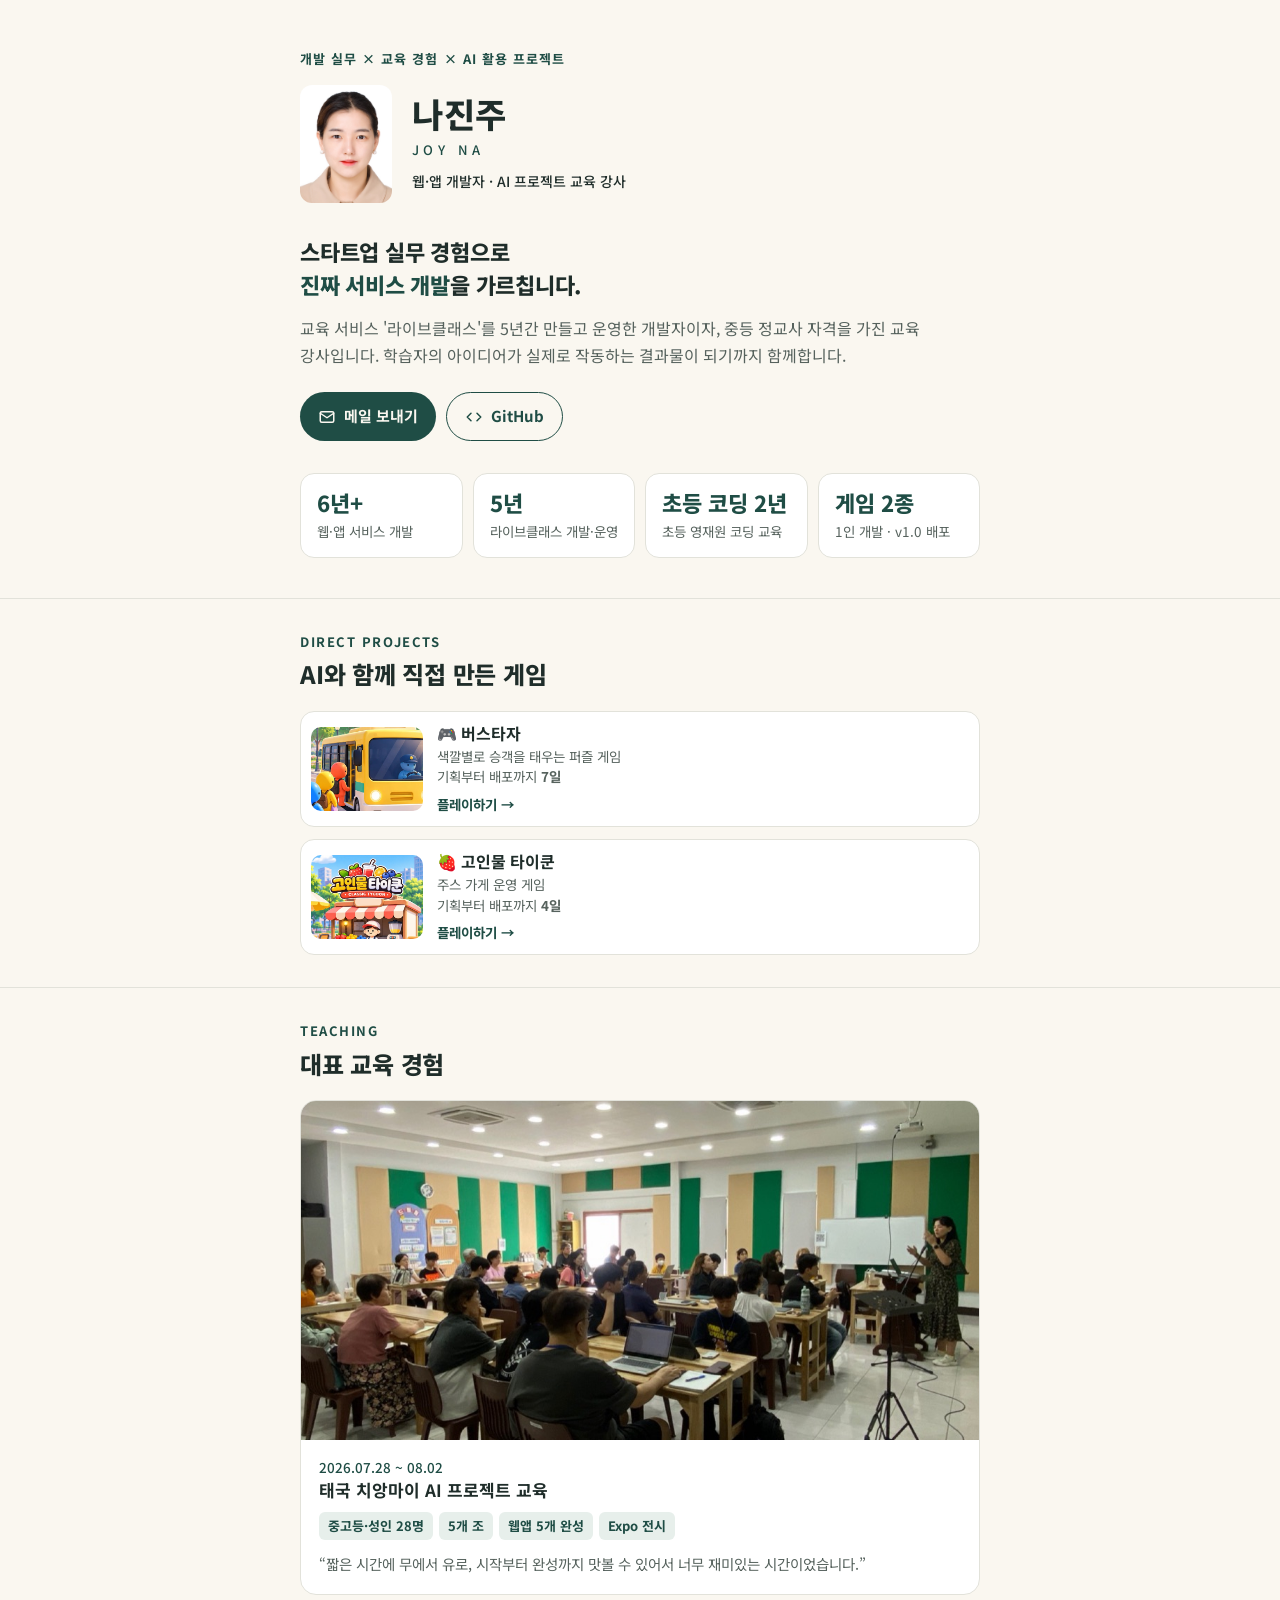
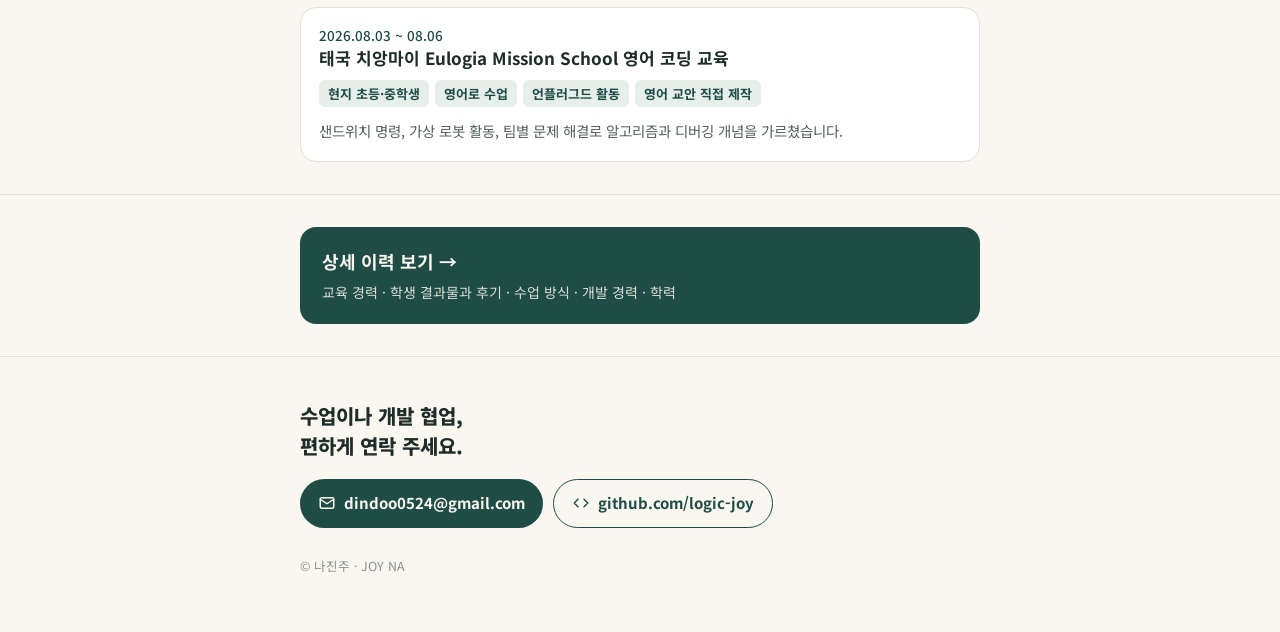
==== index.html @ ab780b14 "feat: 메인 대표 교육 경험에 Eulogia 영어 코딩 교육 추가 Co-Authored-By: Claude Opus 5.5 <noreply@anthropic.com>" ====
<!doctype html>
<html lang="ko">
<head>
<meta charset="utf-8">
<meta name="viewport" content="width=device-width, initial-scale=1">
<title>나진주 · JOY NA</title>
<meta name="description" content="스타트업 실무 경험으로 진짜 서비스 개발을 가르칩니다. 웹·앱 개발자 · AI 프로젝트 교육 강사 나진주">
<meta property="og:title" content="나진주 · JOY NA">
<meta property="og:description" content="스타트업 실무 경험으로 진짜 서비스 개발을 가르칩니다.">
<meta property="og:image" content="https://logic-joy.github.io/img/game-bustaza.jpg">
<link href="https://fonts.googleapis.com/css2?family=Noto+Sans+KR:wght@400;500;700;800&display=swap" rel="stylesheet">
<link rel="stylesheet" href="style.css">
</head>
<body>

<header class="hero wrap">
  <p class="kicker">개발 실무 × 교육 경험 × AI 활용 프로젝트</p>
  <div class="hero-top">
    <img src="img/profile.jpg" alt="나진주 프로필 사진">
    <div>
      <h1>나진주</h1>
      <div class="en">JOY NA</div>
      <div class="role">웹·앱 개발자 · AI 프로젝트 교육 강사</div>
    </div>
  </div>
  <p class="pitch">스타트업 실무 경험으로<br><span>진짜 서비스 개발</span>을 가르칩니다.</p>
  <p class="summary">교육 서비스 '라이브클래스'를 5년간 만들고 운영한 개발자이자, 중등 정교사 자격을 가진 교육 강사입니다. 학습자의 아이디어가 실제로 작동하는 결과물이 되기까지 함께합니다.</p>
  <div class="cta">
    <a class="btn primary" href="mailto:dindoo0524@gmail.com"><svg viewBox="0 0 24 24"><rect x="3" y="5" width="18" height="14" rx="2"/><path d="m3 7 9 6 9-6"/></svg>메일 보내기</a>
    <a class="btn ghost" href="https://github.com/logic-joy"><svg viewBox="0 0 24 24"><path d="m8 7-5 5 5 5M16 7l5 5-5 5"/></svg>GitHub</a>
  </div>
  <div class="stats">
    <div class="stat"><b>6년+</b><span>웹·앱 서비스 개발</span></div>
    <div class="stat"><b>5년</b><span>라이브클래스 개발·운영</span></div>
    <div class="stat"><b>초등 코딩 2년</b><span>초등 영재원 코딩 교육</span></div>
    <div class="stat"><b>게임 2종</b><span>1인 개발 · v1.0 배포</span></div>
  </div>
</header>

<main>
<section class="tight">
  <div class="wrap">
    <p class="eyebrow">DIRECT PROJECTS</p>
    <h2>AI와 함께 직접 만든 게임</h2>
    <div class="mini-games">
      <a class="mini-game" href="https://bus-taza.vercel.app/">
        <img src="img/game-bustaza.jpg" alt="버스타자 게임 대표 이미지">
        <div><h3>🎮 버스타자</h3><p>색깔별로 승객을 태우는 퍼즐 게임<br>기획부터 배포까지 <b>7일</b></p><span class="play">플레이하기 →</span></div>
      </a>
      <a class="mini-game" href="https://classic-tycoon.vercel.app/">
        <img src="img/game-tycoon.jpg" alt="고인물 타이쿤 게임 대표 이미지">
        <div><h3>🍓 고인물 타이쿤</h3><p>주스 가게 운영 게임<br>기획부터 배포까지 <b>4일</b></p><span class="play">플레이하기 →</span></div>
      </a>
    </div>
  </div>
</section>

<section class="tight">
  <div class="wrap">
    <p class="eyebrow">TEACHING</p>
    <h2>대표 교육 경험</h2>
    <div class="highlight">
      <img src="img/class-lecture.jpg" alt="치앙마이 AI 프로젝트 수업 진행 모습">
      <div class="body">
        <div class="date">2026.07.28 ~ 08.02</div>
        <h3>태국 치앙마이 AI 프로젝트 교육</h3>
        <div class="nums"><span>중고등·성인 28명</span><span>5개 조</span><span>웹앱 5개 완성</span><span>Expo 전시</span></div>
        <q>짧은 시간에 무에서 유로, 시작부터 완성까지 맛볼 수 있어서 너무 재미있는 시간이었습니다.</q>
      </div>
    </div>
    <div class="highlight" style="margin-top:12px">
      <div class="body">
        <div class="date">2026.08.03 ~ 08.06</div>
        <h3>태국 치앙마이 Eulogia Mission School 영어 코딩 교육</h3>
        <div class="nums"><span>현지 초등·중학생</span><span>영어로 수업</span><span>언플러그드 활동</span><span>영어 교안 직접 제작</span></div>
        <p class="sub" style="font-size:14.5px">샌드위치 명령, 가상 로봇 활동, 팀별 문제 해결로 알고리즘과 디버깅 개념을 가르쳤습니다.</p>
      </div>
    </div>
  </div>
</section>

<section class="tight">
  <div class="wrap">
    <a class="more-link" href="detail/">
      <b>상세 이력 보기 →</b>
      <span>교육 경력 · 학생 결과물과 후기 · 수업 방식 · 개발 경력 · 학력</span>
    </a>
  </div>
</section>
</main>

<footer>
  <div class="wrap">
    <p class="pitch">수업이나 개발 협업,<br>편하게 연락 주세요.</p>
    <div class="cta" style="margin-top:0">
      <a class="btn primary" href="mailto:dindoo0524@gmail.com"><svg viewBox="0 0 24 24"><rect x="3" y="5" width="18" height="14" rx="2"/><path d="m3 7 9 6 9-6"/></svg>dindoo0524@gmail.com</a>
      <a class="btn ghost" href="https://github.com/logic-joy"><svg viewBox="0 0 24 24"><path d="m8 7-5 5 5 5M16 7l5 5-5 5"/></svg>github.com/logic-joy</a>
    </div>
    <small>© 나진주 · JOY NA</small>
  </div>
</footer>

</body>
</html>
---- style.css ----
:root {
    --bg: #faf7f0;
    --surface: #ffffff;
    --green: #1f4d45;
    --green-soft: #e7efeb;
    --ink: #1f2d2a;
    --sub: #56625d;
    --mute: #87918c;
    --line: #e2e2da;
    --warm: #f3ebdc;
    --warm-ink: #8a5a1c;
  }
  @media (prefers-color-scheme: dark) {
    :root {
      --bg: #141a18; --surface: #1c2422; --green: #8cc5b6; --green-soft: #22312d;
      --ink: #eef0ec; --sub: #b4bdb8; --mute: #85908b; --line: #2c3633;
      --warm: #2a2520; --warm-ink: #e0b37a;
    }
  }
  * { box-sizing: border-box; }
  html { -webkit-text-size-adjust: 100%; }
  body {
    margin: 0; background: var(--bg); color: var(--ink);
    font-family: "Noto Sans KR", "Apple SD Gothic Neo", sans-serif;
    font-size: 16px; line-height: 1.65; word-break: keep-all; overflow-wrap: break-word;
  }
  a { color: var(--green); }
  img { max-width: 100%; display: block; }
  .wrap { max-width: 720px; margin: 0 auto; padding: 0 20px; }
  section { padding: 44px 0; border-top: 1px solid var(--line); }
  .eyebrow { font-size: 13px; font-weight: 700; letter-spacing: .12em; color: var(--green); margin: 0 0 6px; }
  h2 { font-size: 24px; line-height: 1.35; margin: 0 0 20px; font-weight: 800; letter-spacing: -.01em; }
  h3 { font-size: 17px; margin: 0 0 4px; font-weight: 700; line-height: 1.4; }
  p { margin: 0; }
  .sub { color: var(--sub); }

  /* hero */
  .hero { padding-top: 48px; padding-bottom: 40px; }
  .hero-top { display: flex; gap: 20px; align-items: center; }
  .hero-top img { width: 92px; height: 118px; object-fit: cover; border-radius: 12px; flex: none; }
  .hero h1 { font-size: 34px; font-weight: 800; margin: 0; line-height: 1.1; letter-spacing: .02em; }
  .hero .en { font-size: 13px; letter-spacing: .34em; color: var(--green); font-weight: 500; margin-top: 6px; }
  .hero .role { font-size: 14px; font-weight: 500; margin-top: 10px; }
  .hero .pitch { font-size: 22px; font-weight: 800; line-height: 1.5; margin: 32px 0 14px; letter-spacing: -.01em; }
  .hero .pitch span { color: var(--green); }
  .hero .summary { color: var(--sub); }
  .hero .motto { margin-top: 18px; background: var(--green-soft); border-left: 4px solid var(--green); border-radius: 0 10px 10px 0; padding: 12px 16px; font-weight: 700; font-size: 15.5px; }
  .hero .kicker { font-size: 13px; font-weight: 700; letter-spacing: .08em; color: var(--green); margin-bottom: 16px; }
  .cta { display: flex; flex-wrap: wrap; gap: 10px; margin-top: 24px; }
  .btn { display: inline-flex; align-items: center; gap: 8px; padding: 11px 18px; border-radius: 999px; font-weight: 700; font-size: 15px; text-decoration: none; }
  .btn.primary { background: var(--green); color: var(--bg); }
  .btn.ghost { border: 1.5px solid var(--green); color: var(--green); }
  .btn svg { width: 18px; height: 18px; stroke: currentColor; fill: none; stroke-width: 2; stroke-linecap: round; stroke-linejoin: round; }

  .stats { display: grid; grid-template-columns: repeat(2, 1fr); gap: 10px; margin-top: 32px; }
  .stat { background: var(--surface); border: 1px solid var(--line); border-radius: 14px; padding: 14px 16px; }
  .stat b { display: block; font-size: 22px; font-weight: 800; color: var(--green); line-height: 1.3; }
  .stat span { font-size: 13.5px; color: var(--sub); }
  @media (min-width: 640px) { .stats { grid-template-columns: repeat(4, 1fr); } }

  .jump { display: flex; flex-wrap: wrap; gap: 8px; margin-top: 24px; }
  .jump a { font-size: 13.5px; text-decoration: none; padding: 6px 12px; border-radius: 999px; background: var(--green-soft); font-weight: 500; }

  /* games */
  .games { display: grid; gap: 16px; }
  @media (min-width: 640px) { .games { grid-template-columns: 1fr 1fr; } }
  .game { background: var(--surface); border: 1px solid var(--line); border-radius: 16px; overflow: hidden; }
  .game img { width: 100%; aspect-ratio: 1200 / 630; object-fit: cover; }
  .game .body { padding: 16px 18px 18px; }
  .game .days { display: flex; align-items: baseline; gap: 8px; margin: 10px 0 8px; }
  .game .days b { font-size: 30px; font-weight: 800; color: var(--green); line-height: 1; }
  .game .days span { font-size: 13.5px; color: var(--sub); }
  .game .why { font-size: 14px; color: var(--mute); margin-bottom: 14px; }
  .game .btn { padding: 9px 16px; font-size: 14px; }
  .tools { font-size: 13.5px; color: var(--mute); margin-top: 14px; }
  .story { background: var(--warm); border-radius: 14px; padding: 18px 20px; margin-top: 18px; font-size: 15px; }
  .story b { color: var(--warm-ink); }
  .story p + p { margin-top: 8px; }

  /* timeline */
  .tl { list-style: none; margin: 0; padding: 0; }
  .tl li { padding: 18px 0; border-bottom: 1px solid var(--line); }
  .tl li:first-child { padding-top: 0; }
  .tl .date { font-size: 13.5px; color: var(--green); font-weight: 500; margin-bottom: 2px; }
  .tl p { color: var(--sub); font-size: 15px; margin-top: 4px; }
  .tl .tag { display: inline-block; font-size: 12px; font-weight: 700; color: var(--green); background: var(--green-soft); border-radius: 6px; padding: 1px 8px; margin-left: 6px; vertical-align: 2px; }

  .quotes { margin-top: 12px; border-left: 3px solid var(--green); background: var(--surface); border-radius: 0 10px 10px 0; padding: 12px 16px; }
  .quotes p { color: var(--ink); font-size: 14.5px; margin: 0; }
  .quotes p + p { margin-top: 6px; }
  .quotes small { display: block; margin-top: 8px; color: var(--mute); font-size: 12.5px; }

  .photos { display: grid; grid-template-columns: 1fr 1fr; gap: 8px; margin-top: 14px; }
  .photos figure { margin: 0; }
  .photos img { width: 100%; aspect-ratio: 4 / 3; object-fit: cover; border-radius: 10px; }
  .photos .wide { grid-column: span 2; }
  .photos .wide img { aspect-ratio: 16 / 7; }
  figcaption { font-size: 12.5px; color: var(--mute); margin-top: 4px; }

  .results { display: grid; gap: 12px; margin-top: 14px; }
  @media (min-width: 640px) { .results { grid-template-columns: 1fr 1fr; } }
  .result { background: var(--surface); border: 1px solid var(--line); border-radius: 14px; overflow: hidden; }
  .result img { width: 100%; aspect-ratio: 1648 / 1258; object-fit: cover; object-position: top; }
  .result .body { padding: 12px 14px 14px; font-size: 14px; color: var(--sub); }
  .result b { color: var(--ink); }
  .more { font-size: 14px; color: var(--sub); margin-top: 12px; }

  /* method */
  .flow { display: flex; flex-wrap: wrap; gap: 6px; align-items: center; margin-bottom: 18px; }
  .flow span { font-size: 13.5px; font-weight: 500; background: var(--green-soft); border-radius: 8px; padding: 5px 10px; }
  .flow i { font-style: normal; color: var(--mute); font-size: 13px; }
  .steps { display: grid; gap: 10px; }
  @media (min-width: 640px) { .steps { grid-template-columns: 1fr 1fr; } }
  .card { background: var(--surface); border: 1px solid var(--line); border-radius: 14px; padding: 16px 18px; }
  .card .num { color: var(--green); font-weight: 800; margin-right: 6px; }
  .card p { color: var(--sub); font-size: 14.5px; margin-top: 4px; }

  .kit { margin-top: 12px; }

  /* new class */
  .newclass { display: grid; gap: 18px; align-items: start; }
  @media (min-width: 640px) { .newclass { grid-template-columns: 1fr 200px; } }
  .newclass img { width: 200px; max-width: 60%; border-radius: 16px; border: 1px solid var(--line); margin: 0 auto; }
  .newclass ol { margin: 14px 0 0; padding-left: 20px; color: var(--sub); font-size: 15px; }
  .newclass blockquote { margin: 14px 0 0; padding: 0; font-weight: 700; color: var(--green); }

  /* career & edu */
  .list { list-style: none; margin: 0; padding: 0; display: grid; gap: 10px; }
  @media (min-width: 640px) { .list.three { grid-template-columns: repeat(3, 1fr); } }
  .list li { background: var(--surface); border: 1px solid var(--line); border-radius: 12px; padding: 14px 16px; }
  .list b { display: block; font-size: 15px; }
  .list span { font-size: 13.5px; color: var(--sub); }
  .subhead { font-size: 15px; font-weight: 800; margin: 28px 0 12px; }

  footer { padding: 44px 0 56px; border-top: 1px solid var(--line); }
  footer .pitch { font-size: 20px; font-weight: 800; line-height: 1.5; margin-bottom: 18px; }
  footer small { display: block; margin-top: 28px; color: var(--mute); font-size: 12.5px; }

  /* 페이지 간 이동 */
  .topbar { display: flex; justify-content: space-between; align-items: center; padding-top: 18px; font-size: 14px; }
  .topbar a { text-decoration: none; font-weight: 500; }
  .topbar .me { color: var(--mute); }

  /* 상세 페이지 머리 */
  .page-head { padding-top: 28px; padding-bottom: 36px; }
  .page-head h1 { font-size: 30px; font-weight: 800; margin: 4px 0 6px; letter-spacing: -.01em; }
  .page-head .who { color: var(--sub); font-size: 15px; }
  .page-head .summary { color: var(--sub); margin-top: 18px; }
  .page-head .motto { margin-top: 18px; background: var(--green-soft); border-left: 4px solid var(--green); border-radius: 0 10px 10px 0; padding: 12px 16px; font-weight: 700; font-size: 15.5px; }

  /* 메인: 짧은 게임 카드 */
  .mini-games { display: grid; gap: 12px; }
  .mini-game { display: grid; grid-template-columns: 112px 1fr; gap: 14px; align-items: center; background: var(--surface); border: 1px solid var(--line); border-radius: 14px; padding: 10px; text-decoration: none; color: inherit; }
  .mini-game img { width: 112px; height: 84px; object-fit: cover; border-radius: 10px; }
  .mini-game h3 { font-size: 16px; margin: 0; }
  .mini-game p { font-size: 13.5px; color: var(--sub); margin-top: 2px; line-height: 1.5; }
  .mini-game .play { display: inline-block; margin-top: 6px; font-size: 13.5px; font-weight: 700; color: var(--green); }

  /* 메인: 대표 교육 경험 */
  .highlight { background: var(--surface); border: 1px solid var(--line); border-radius: 16px; overflow: hidden; }
  .highlight img { width: 100%; aspect-ratio: 16 / 8; object-fit: cover; }
  .highlight .body { padding: 16px 18px 18px; }
  .highlight .date { font-size: 13.5px; color: var(--green); font-weight: 500; }
  .highlight .nums { display: flex; flex-wrap: wrap; gap: 6px; margin: 10px 0 12px; }
  .highlight .nums span { font-size: 13px; font-weight: 700; color: var(--green); background: var(--green-soft); border-radius: 6px; padding: 3px 9px; }
  .highlight q { display: block; font-size: 14.5px; color: var(--sub); quotes: "“" "”"; }

  /* 메인: 상세 이력으로 */
  .more-link { display: block; text-decoration: none; color: var(--bg); background: var(--green); border-radius: 16px; padding: 20px 22px; }
  .more-link b { display: block; font-size: 18px; }
  .more-link span { display: block; font-size: 14px; opacity: .85; margin-top: 4px; }
  section.tight { padding: 32px 0; }
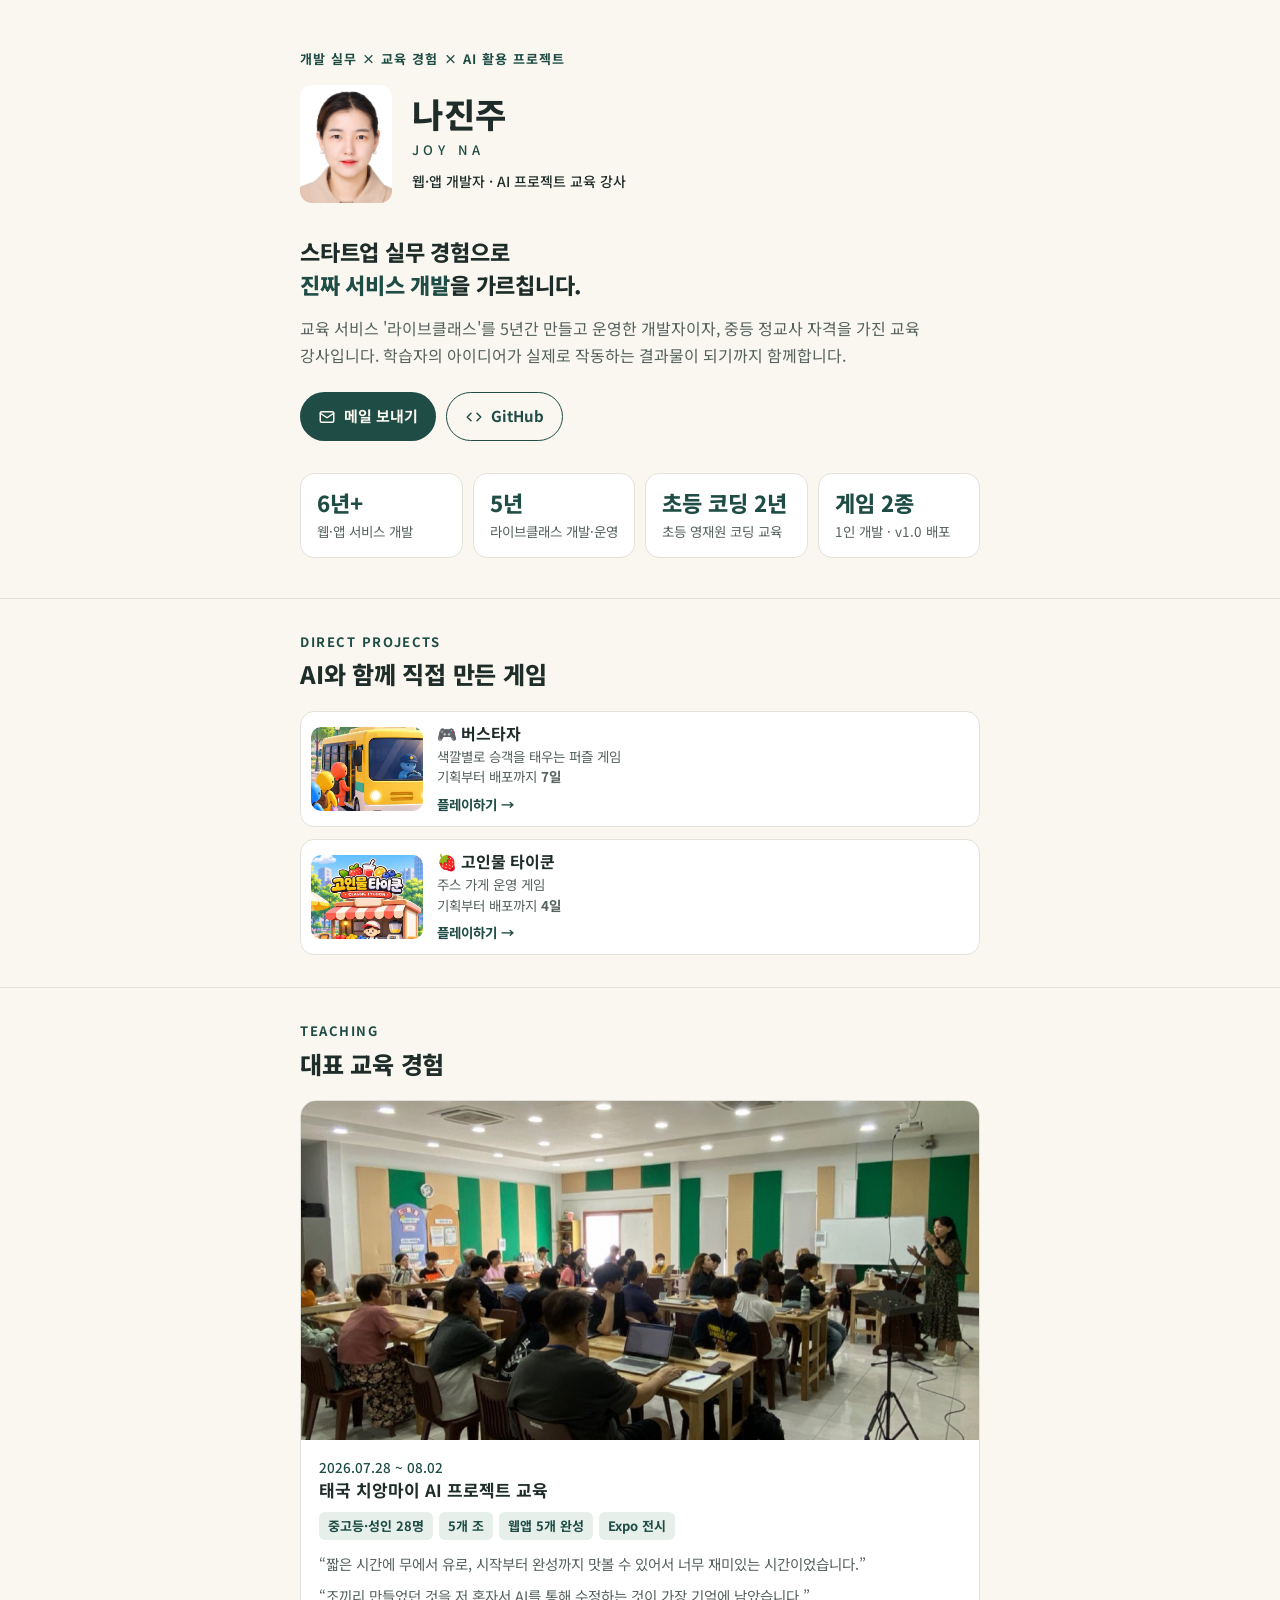
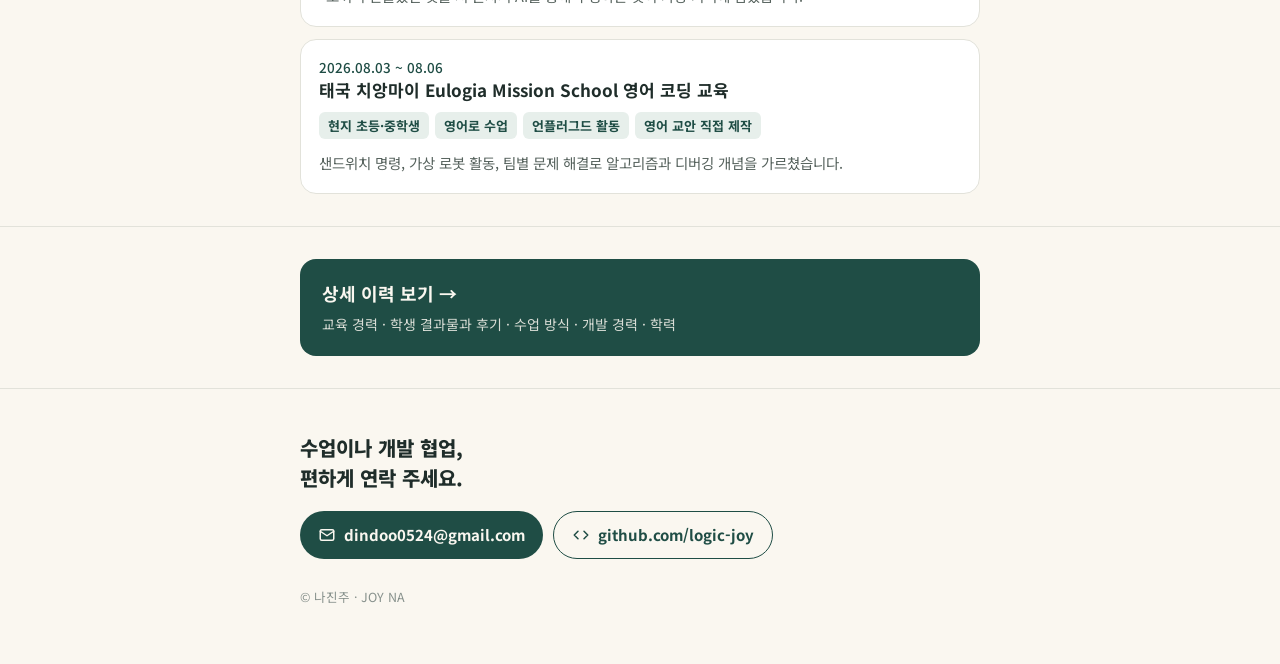
==== commit 2ef587a7: "feat: 메인 치앙마이 교육에 후기 1개 추가 Co-Authored-By: Claude Opus 5.5 <noreply@anthropic.com>" ====
--- a/index.html
+++ b/index.html
@@ -66,6 +66,7 @@
         <h3>태국 치앙마이 AI 프로젝트 교육</h3>
         <div class="nums"><span>중고등·성인 28명</span><span>5개 조</span><span>웹앱 5개 완성</span><span>Expo 전시</span></div>
         <q>짧은 시간에 무에서 유로, 시작부터 완성까지 맛볼 수 있어서 너무 재미있는 시간이었습니다.</q>
+        <q style="margin-top:8px">조끼리 만들었던 것을 저 혼자서 AI를 통해 수정하는 것이 가장 기억에 남았습니다.</q>
       </div>
     </div>
     <div class="highlight" style="margin-top:12px">
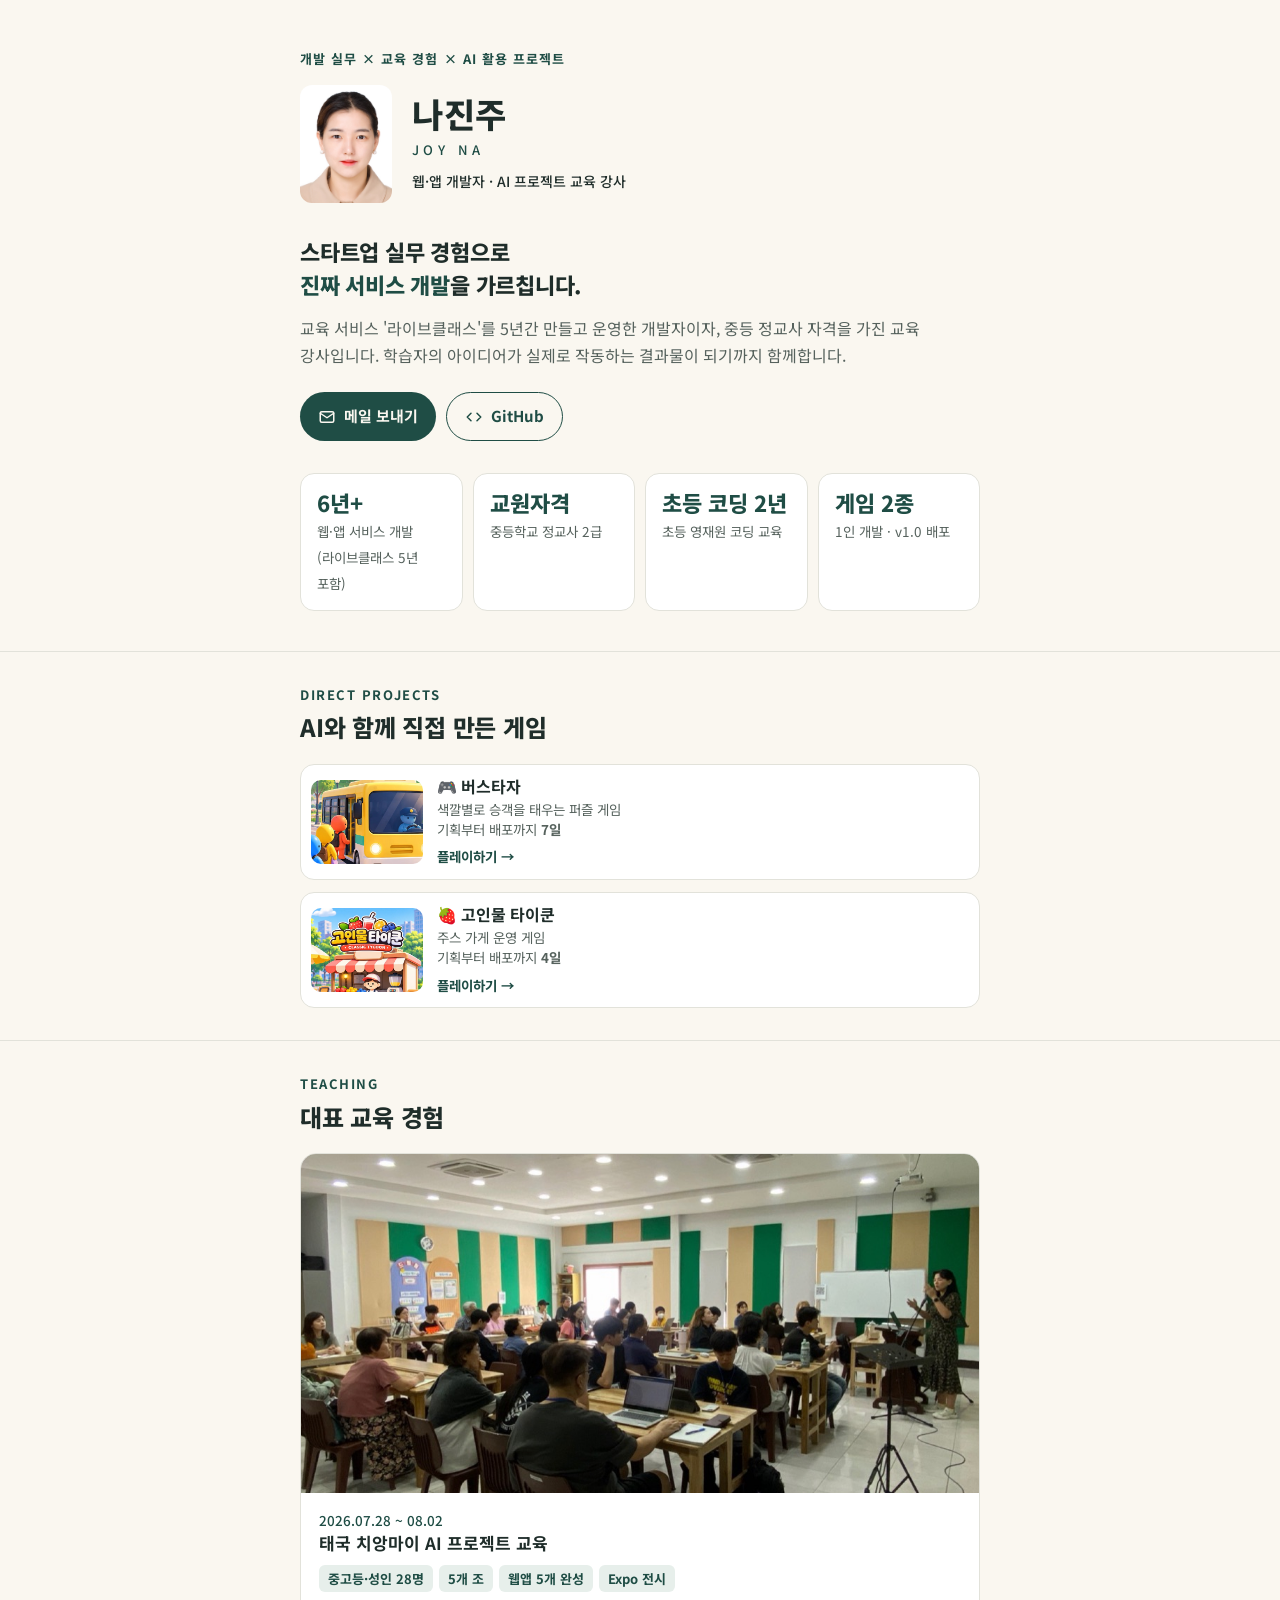
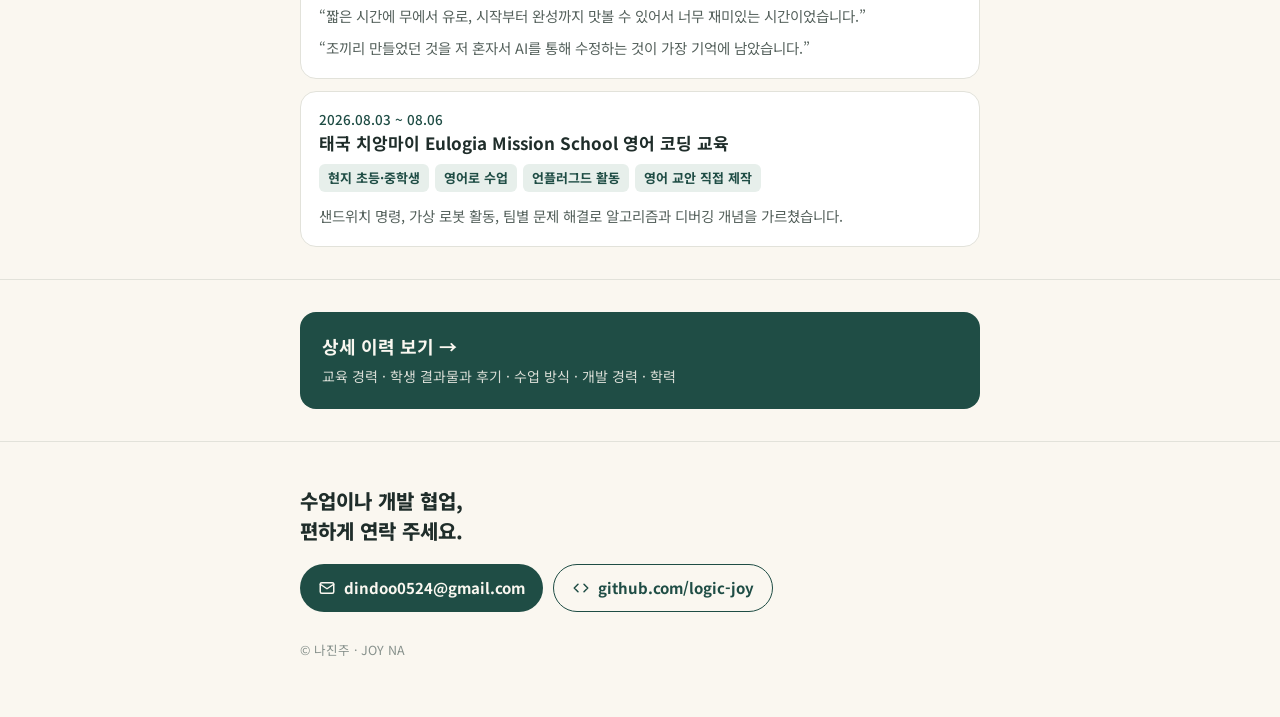
==== commit 27bffa50: "fix: 메인 숫자 칸 중복 정리 (라이브클래스 5년 → 교원자격) Co-Authored-By: Claude Opus 5.5 <noreply@anthropic.com>" ====
--- a/index.html
+++ b/index.html
@@ -30,8 +30,8 @@
     <a class="btn ghost" href="https://github.com/logic-joy"><svg viewBox="0 0 24 24"><path d="m8 7-5 5 5 5M16 7l5 5-5 5"/></svg>GitHub</a>
   </div>
   <div class="stats">
-    <div class="stat"><b>6년+</b><span>웹·앱 서비스 개발</span></div>
-    <div class="stat"><b>5년</b><span>라이브클래스 개발·운영</span></div>
+    <div class="stat"><b>6년+</b><span>웹·앱 서비스 개발<br>(라이브클래스 5년 포함)</span></div>
+    <div class="stat"><b>교원자격</b><span>중등학교 정교사 2급</span></div>
     <div class="stat"><b>초등 코딩 2년</b><span>초등 영재원 코딩 교육</span></div>
     <div class="stat"><b>게임 2종</b><span>1인 개발 · v1.0 배포</span></div>
   </div>
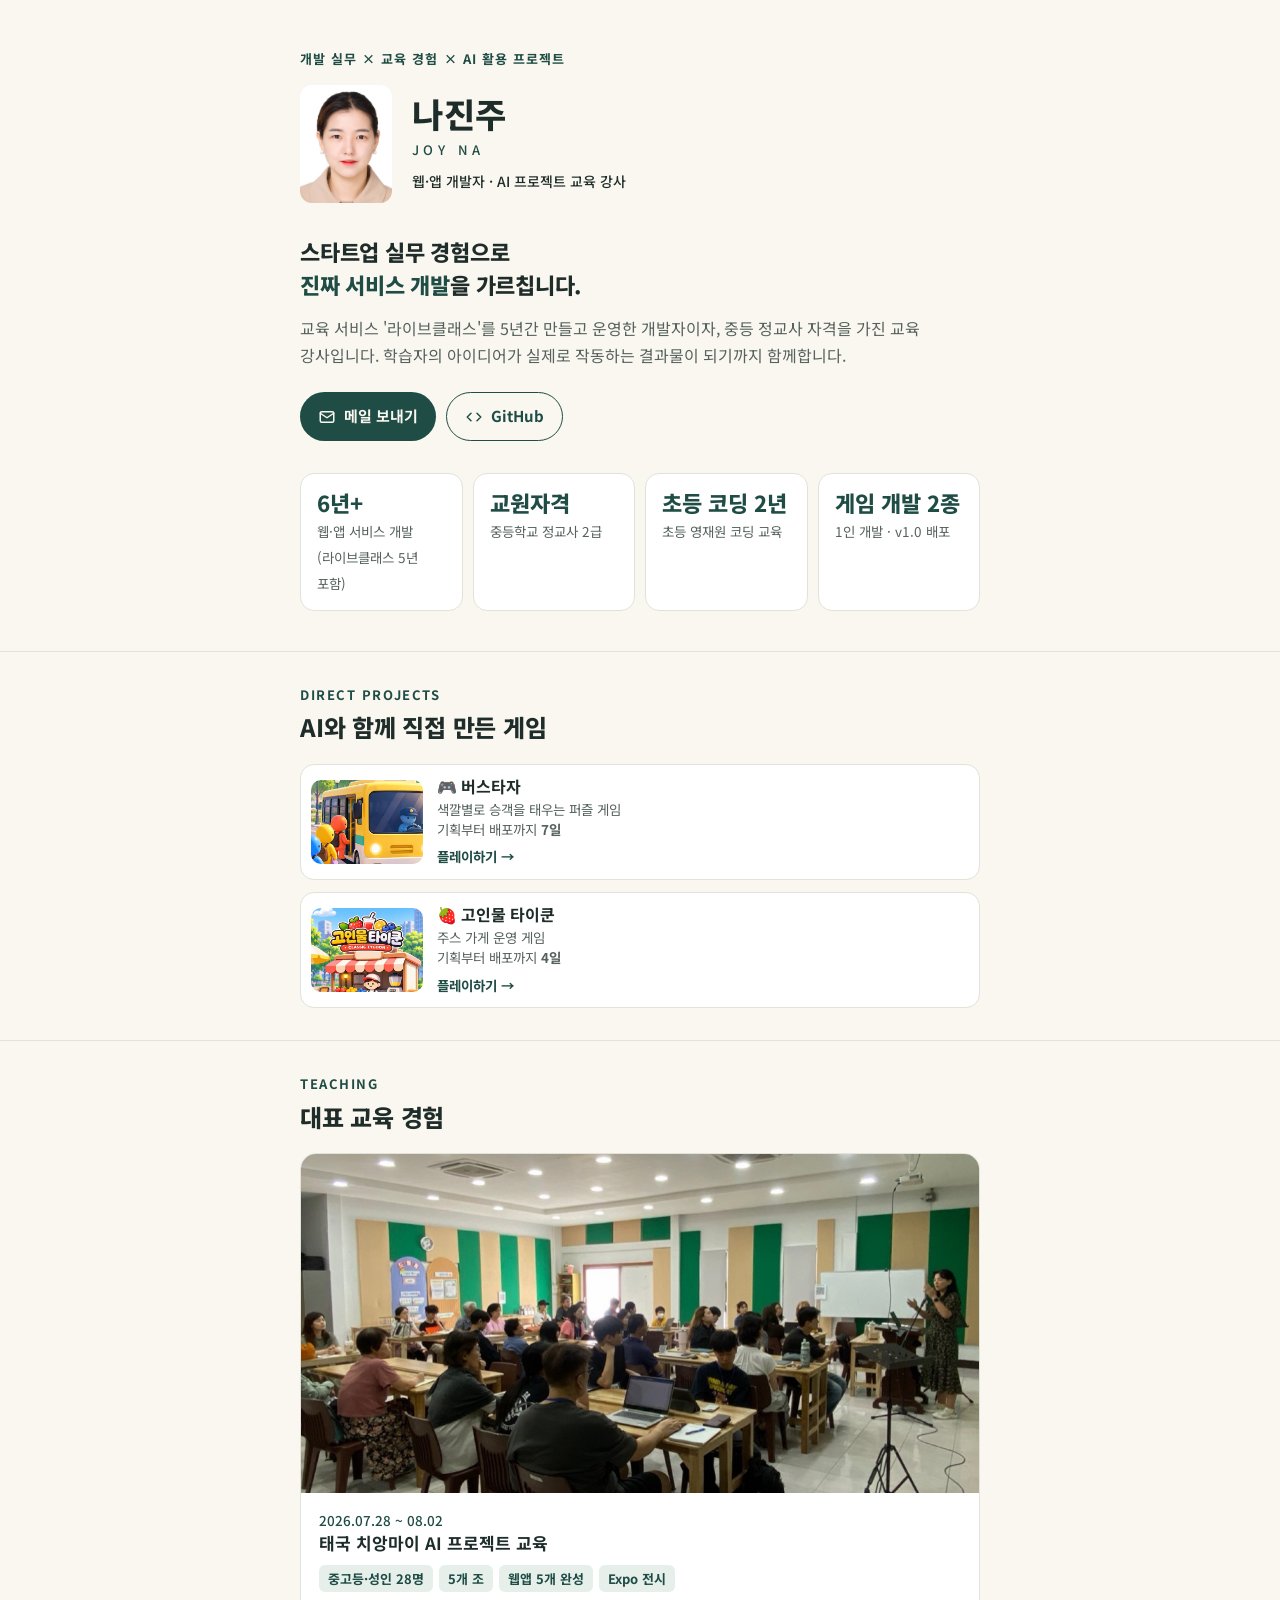
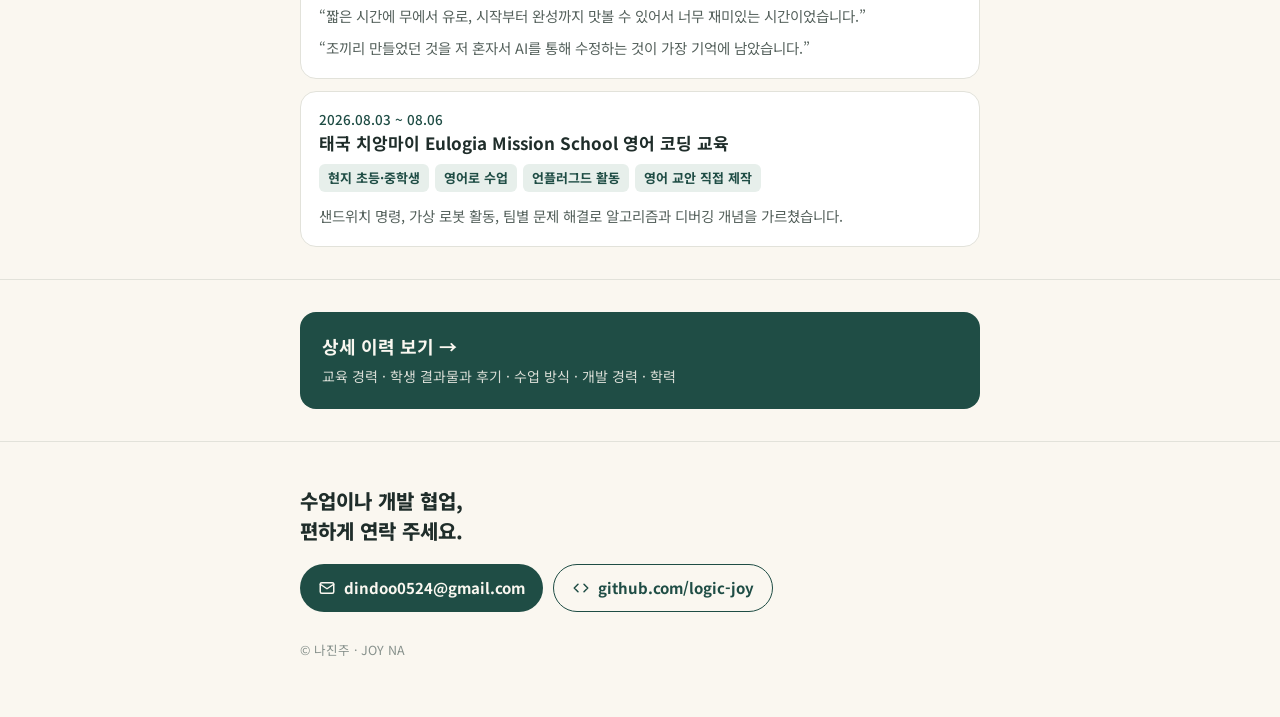
==== commit e3f13c07: "fix: 숫자 칸 '게임 2종' → '게임 개발 2종' Co-Authored-By: Claude Opus 5.5 <noreply@anthropic.com>" ====
--- a/index.html
+++ b/index.html
@@ -33,7 +33,7 @@
     <div class="stat"><b>6년+</b><span>웹·앱 서비스 개발<br>(라이브클래스 5년 포함)</span></div>
     <div class="stat"><b>교원자격</b><span>중등학교 정교사 2급</span></div>
     <div class="stat"><b>초등 코딩 2년</b><span>초등 영재원 코딩 교육</span></div>
-    <div class="stat"><b>게임 2종</b><span>1인 개발 · v1.0 배포</span></div>
+    <div class="stat"><b>게임 개발 2종</b><span>1인 개발 · v1.0 배포</span></div>
   </div>
 </header>
 
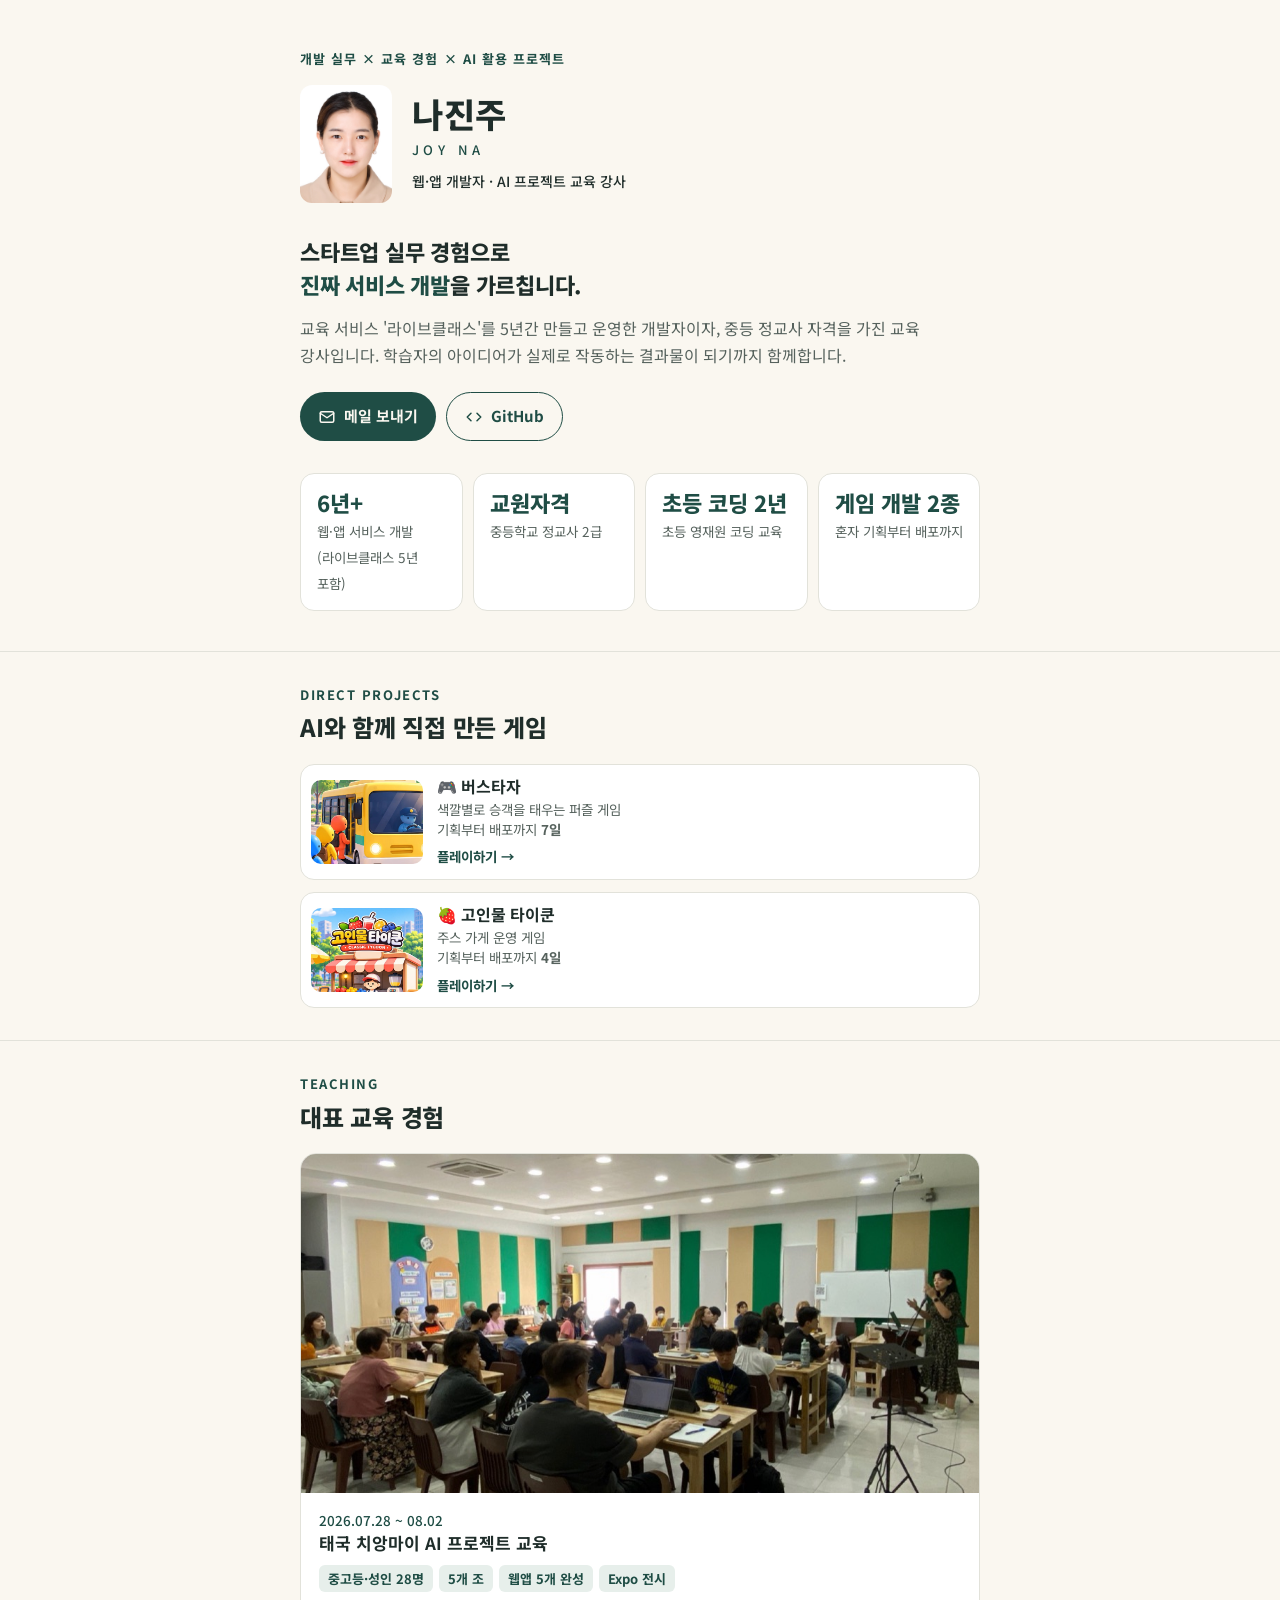
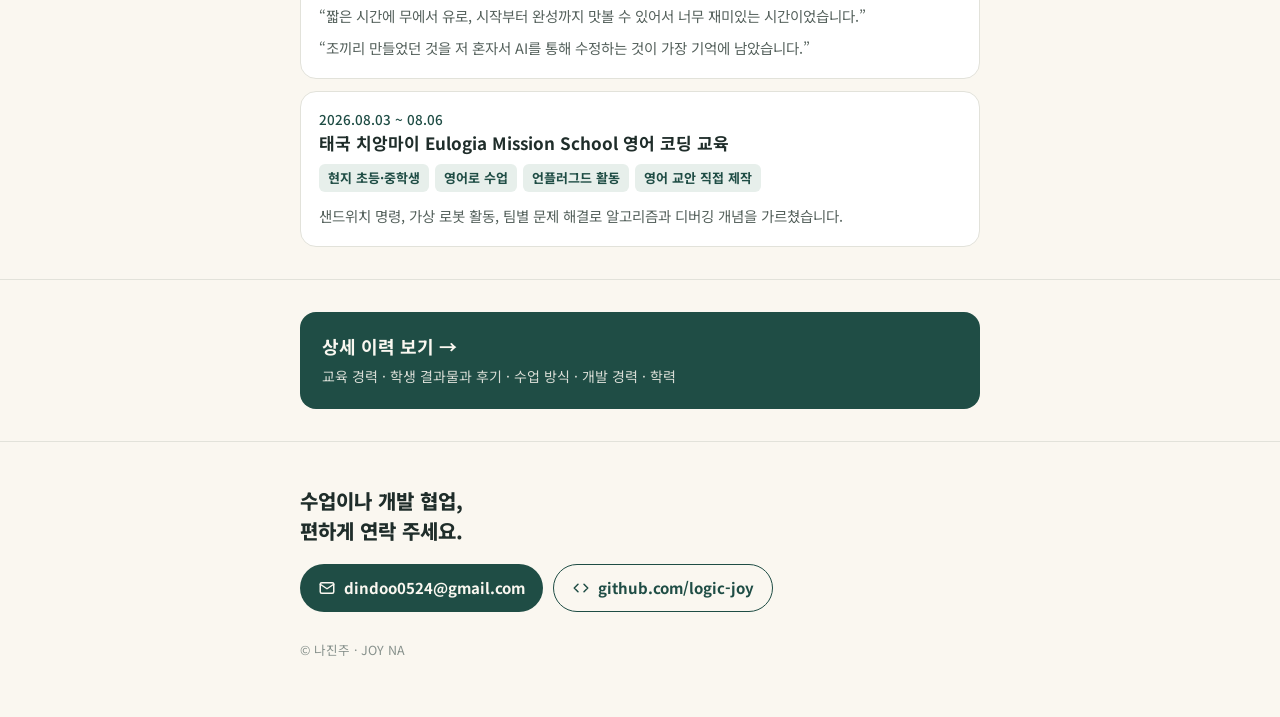
==== commit 025794ee: "fix: 게임 칸 설명 중복 표현 정리 Co-Authored-By: Claude Opus 5.5 <noreply@anthropic.com>" ====
--- a/index.html
+++ b/index.html
@@ -33,7 +33,7 @@
     <div class="stat"><b>6년+</b><span>웹·앱 서비스 개발<br>(라이브클래스 5년 포함)</span></div>
     <div class="stat"><b>교원자격</b><span>중등학교 정교사 2급</span></div>
     <div class="stat"><b>초등 코딩 2년</b><span>초등 영재원 코딩 교육</span></div>
-    <div class="stat"><b>게임 개발 2종</b><span>1인 개발 · v1.0 배포</span></div>
+    <div class="stat"><b>게임 개발 2종</b><span>혼자 기획부터 배포까지</span></div>
   </div>
 </header>
 
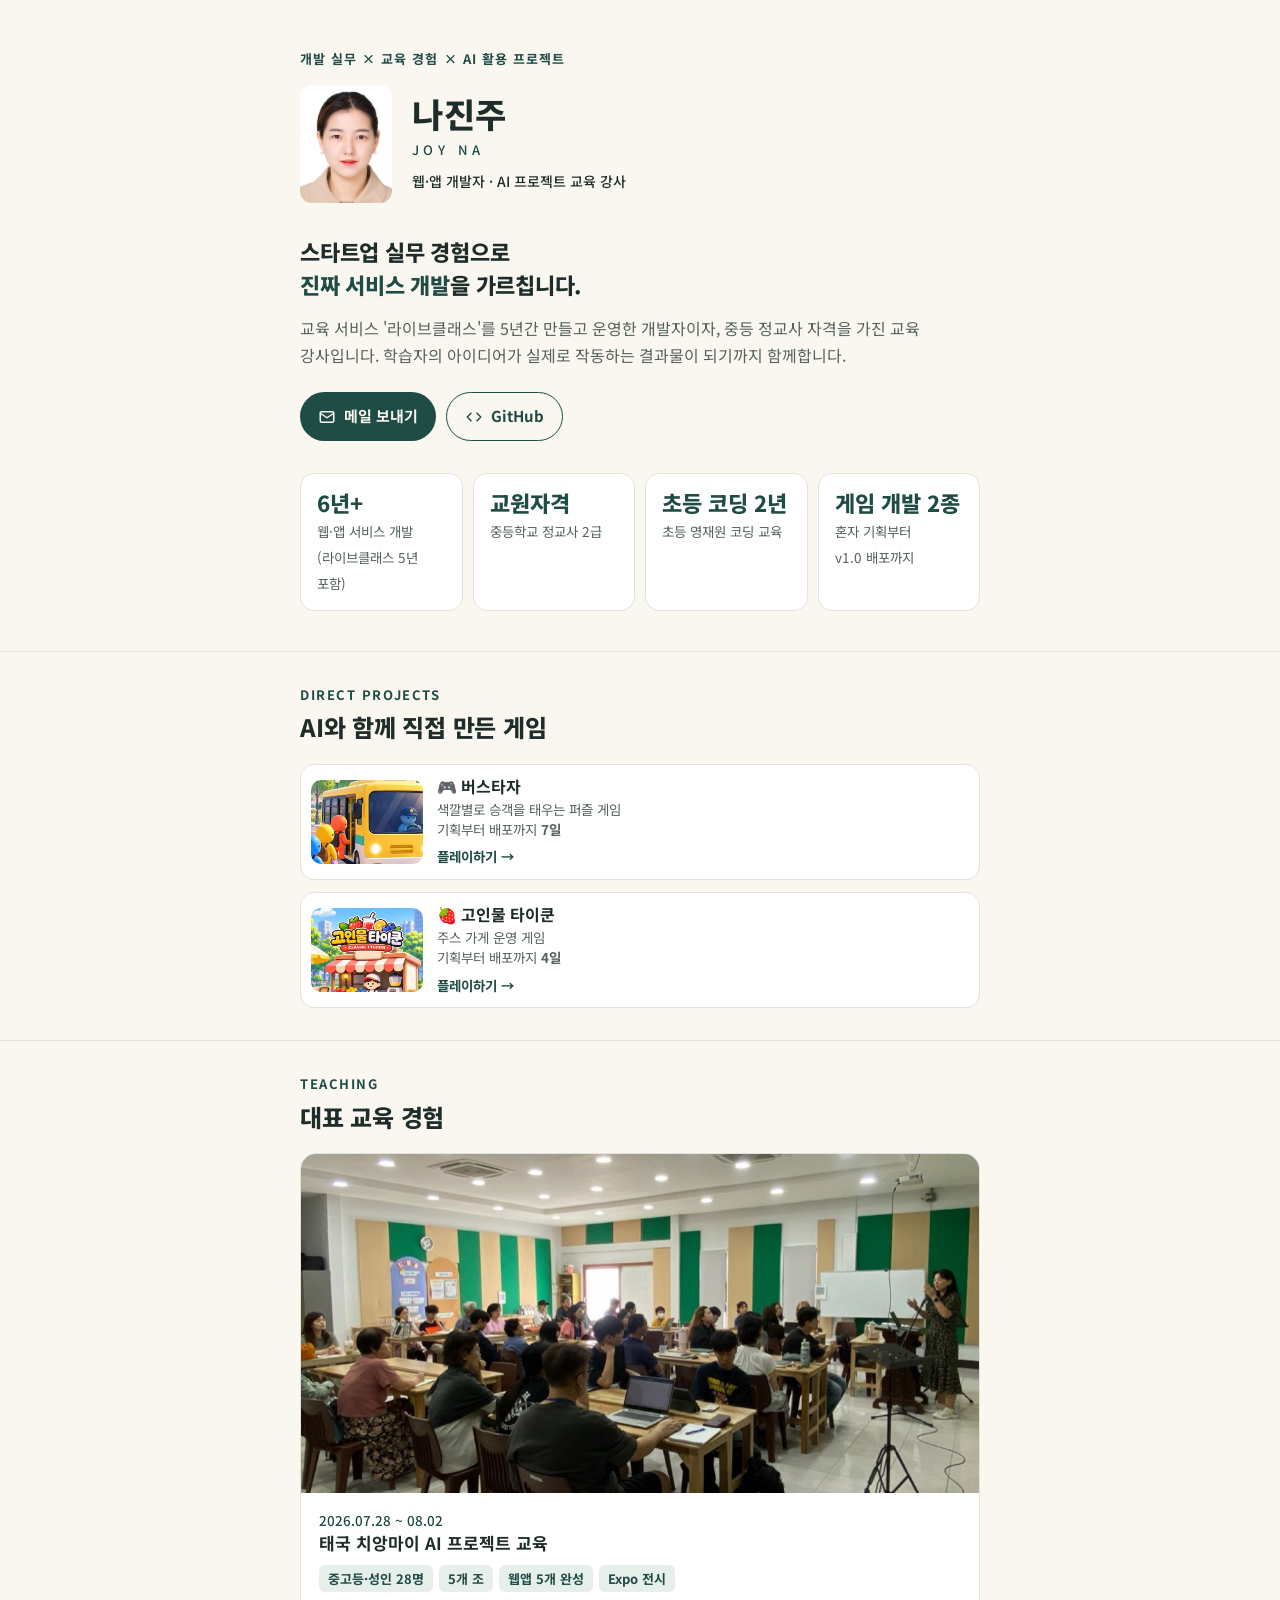
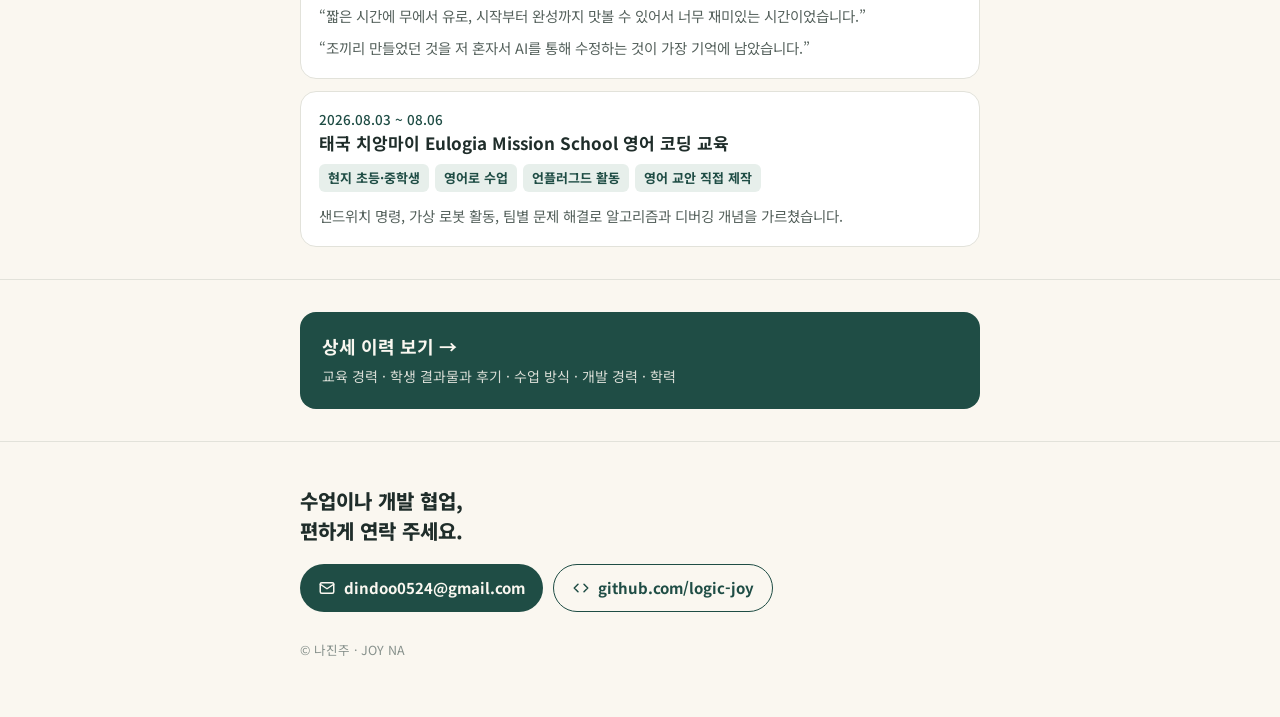
==== commit 555fb060: "fix: 게임 칸 설명에 v1.0 배포 되살림 Co-Authored-By: Claude Opus 5.5 <noreply@anthropic.com>" ====
--- a/index.html
+++ b/index.html
@@ -33,7 +33,7 @@
     <div class="stat"><b>6년+</b><span>웹·앱 서비스 개발<br>(라이브클래스 5년 포함)</span></div>
     <div class="stat"><b>교원자격</b><span>중등학교 정교사 2급</span></div>
     <div class="stat"><b>초등 코딩 2년</b><span>초등 영재원 코딩 교육</span></div>
-    <div class="stat"><b>게임 개발 2종</b><span>혼자 기획부터 배포까지</span></div>
+    <div class="stat"><b>게임 개발 2종</b><span>혼자 기획부터<br>v1.0 배포까지</span></div>
   </div>
 </header>
 
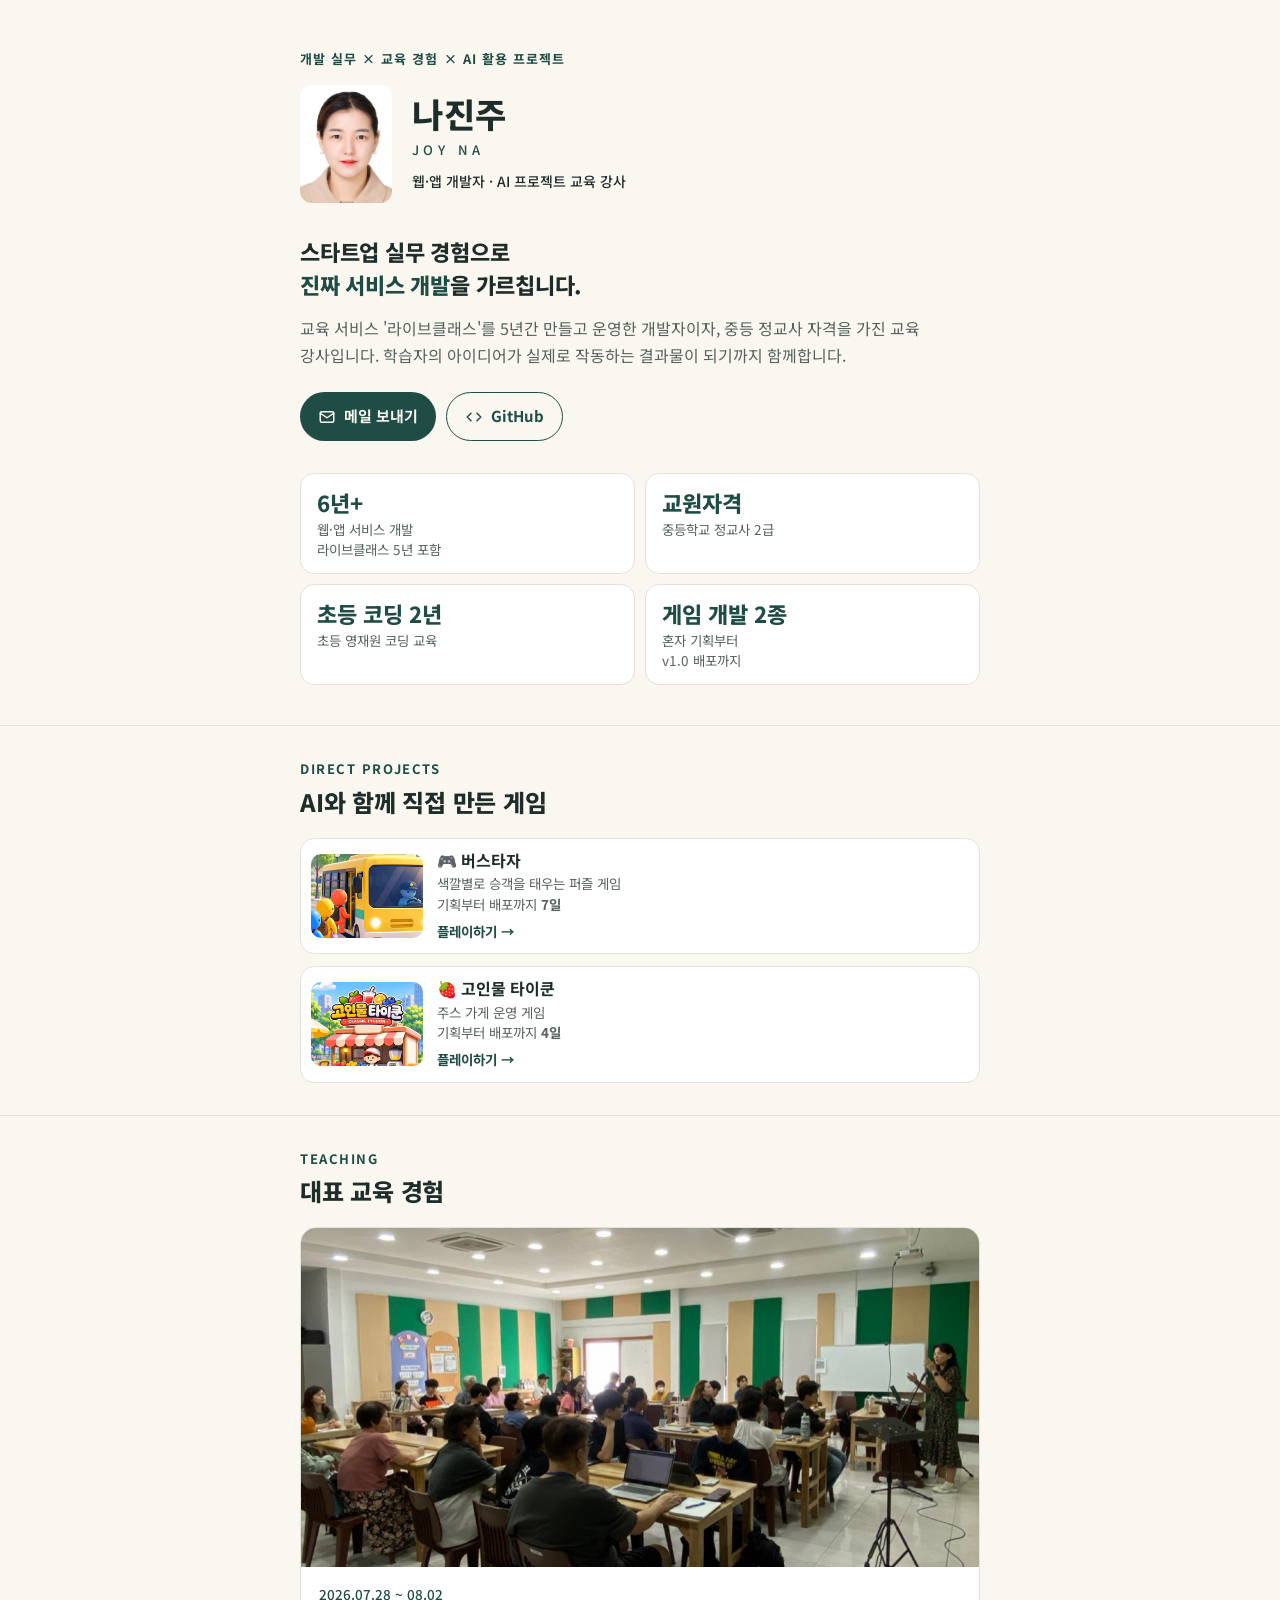
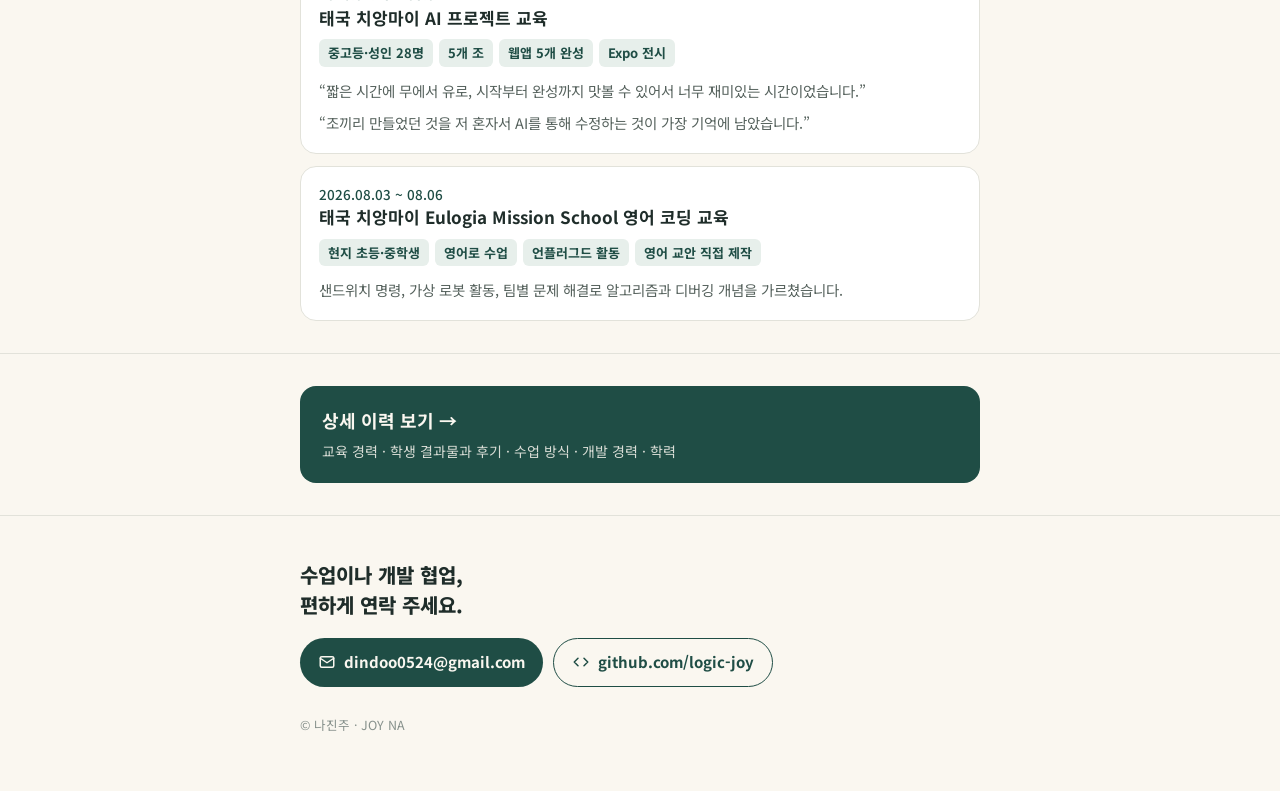
==== commit fc0efcc6: "fix: 숫자 칸을 항상 2×2로, 설명 줄간격 정리 Co-Authored-By: Claude Opus 5.5 <noreply@anthropic.com>" ====
--- a/index.html
+++ b/index.html
@@ -30,7 +30,7 @@
     <a class="btn ghost" href="https://github.com/logic-joy"><svg viewBox="0 0 24 24"><path d="m8 7-5 5 5 5M16 7l5 5-5 5"/></svg>GitHub</a>
   </div>
   <div class="stats">
-    <div class="stat"><b>6년+</b><span>웹·앱 서비스 개발<br>(라이브클래스 5년 포함)</span></div>
+    <div class="stat"><b>6년+</b><span>웹·앱 서비스 개발<br>라이브클래스 5년 포함</span></div>
     <div class="stat"><b>교원자격</b><span>중등학교 정교사 2급</span></div>
     <div class="stat"><b>초등 코딩 2년</b><span>초등 영재원 코딩 교육</span></div>
     <div class="stat"><b>게임 개발 2종</b><span>혼자 기획부터<br>v1.0 배포까지</span></div>
--- a/style.css
+++ b/style.css
@@ -55,8 +55,7 @@
   .stats { display: grid; grid-template-columns: repeat(2, 1fr); gap: 10px; margin-top: 32px; }
   .stat { background: var(--surface); border: 1px solid var(--line); border-radius: 14px; padding: 14px 16px; }
   .stat b { display: block; font-size: 22px; font-weight: 800; color: var(--green); line-height: 1.3; }
-  .stat span { font-size: 13.5px; color: var(--sub); }
-  @media (min-width: 640px) { .stats { grid-template-columns: repeat(4, 1fr); } }
+  .stat span { display: block; font-size: 13.5px; line-height: 1.5; color: var(--sub); margin-top: 2px; }
 
   .jump { display: flex; flex-wrap: wrap; gap: 8px; margin-top: 24px; }
   .jump a { font-size: 13.5px; text-decoration: none; padding: 6px 12px; border-radius: 999px; background: var(--green-soft); font-weight: 500; }
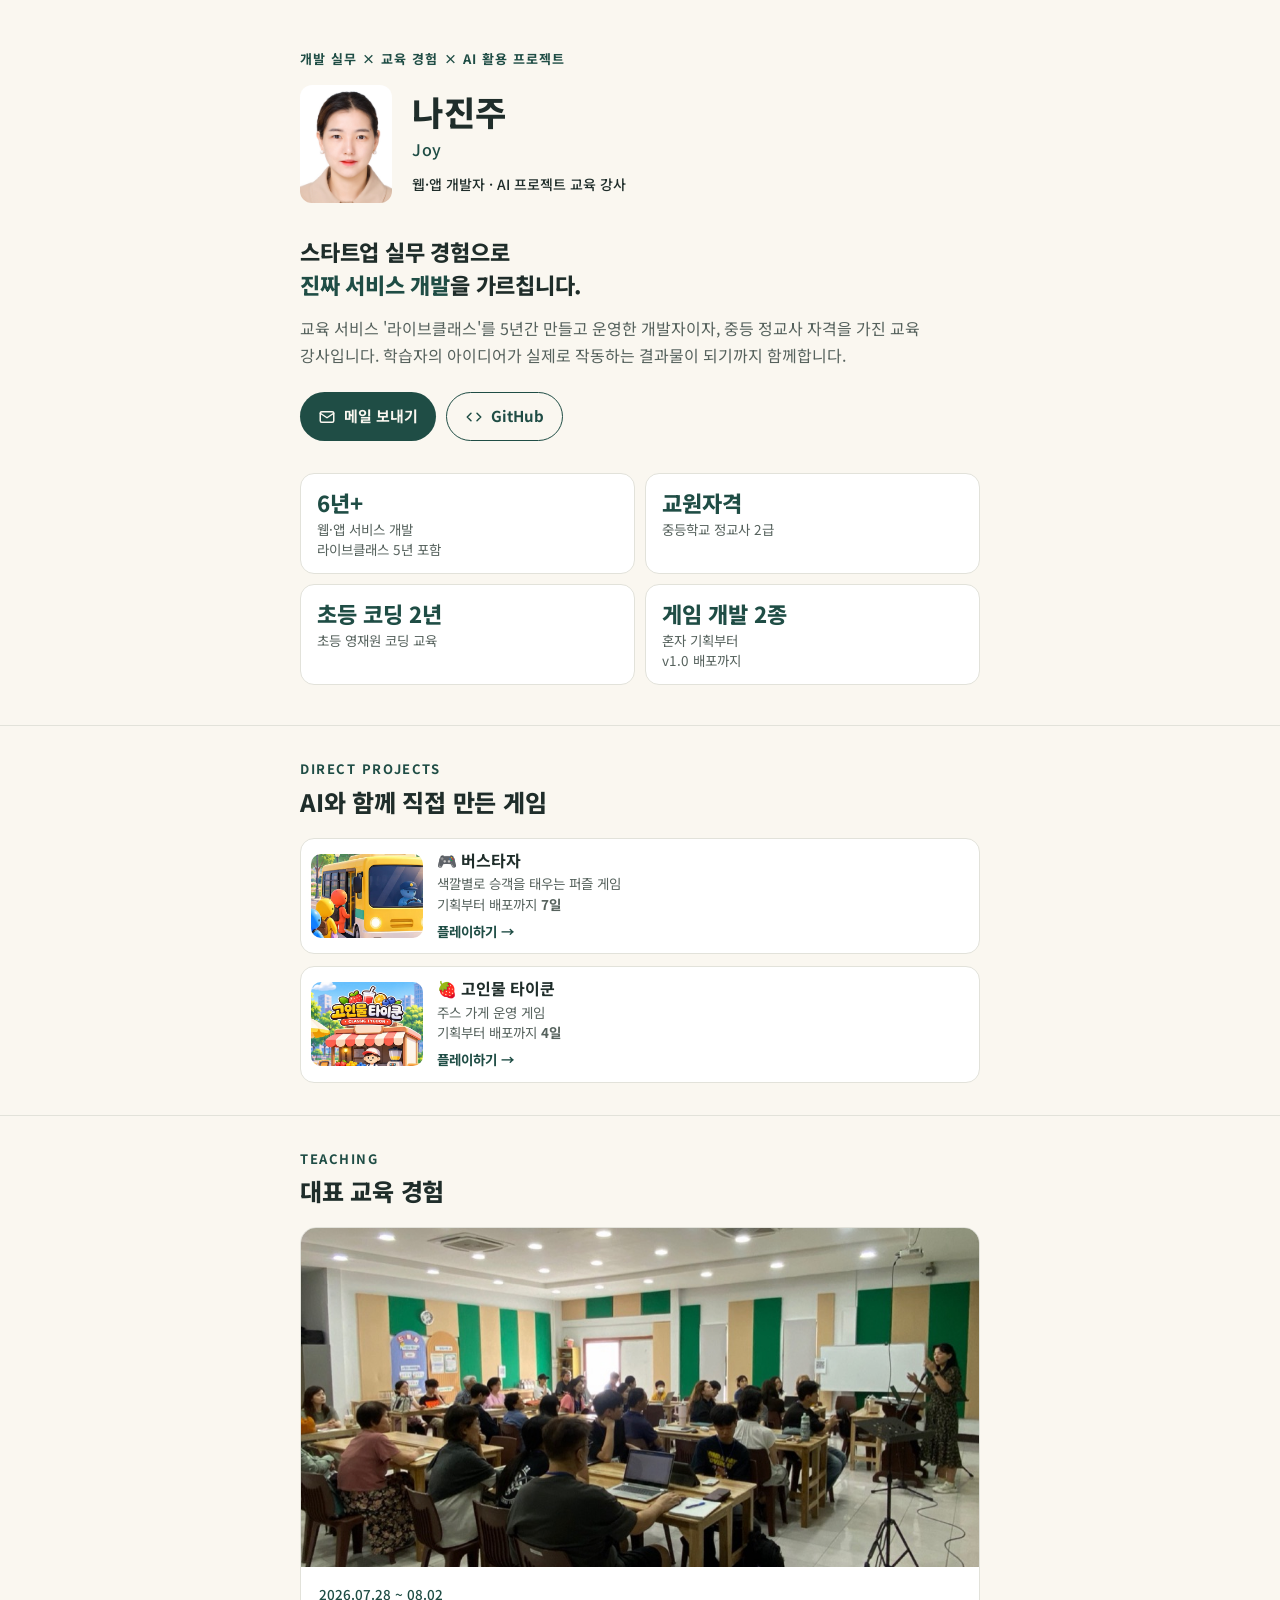
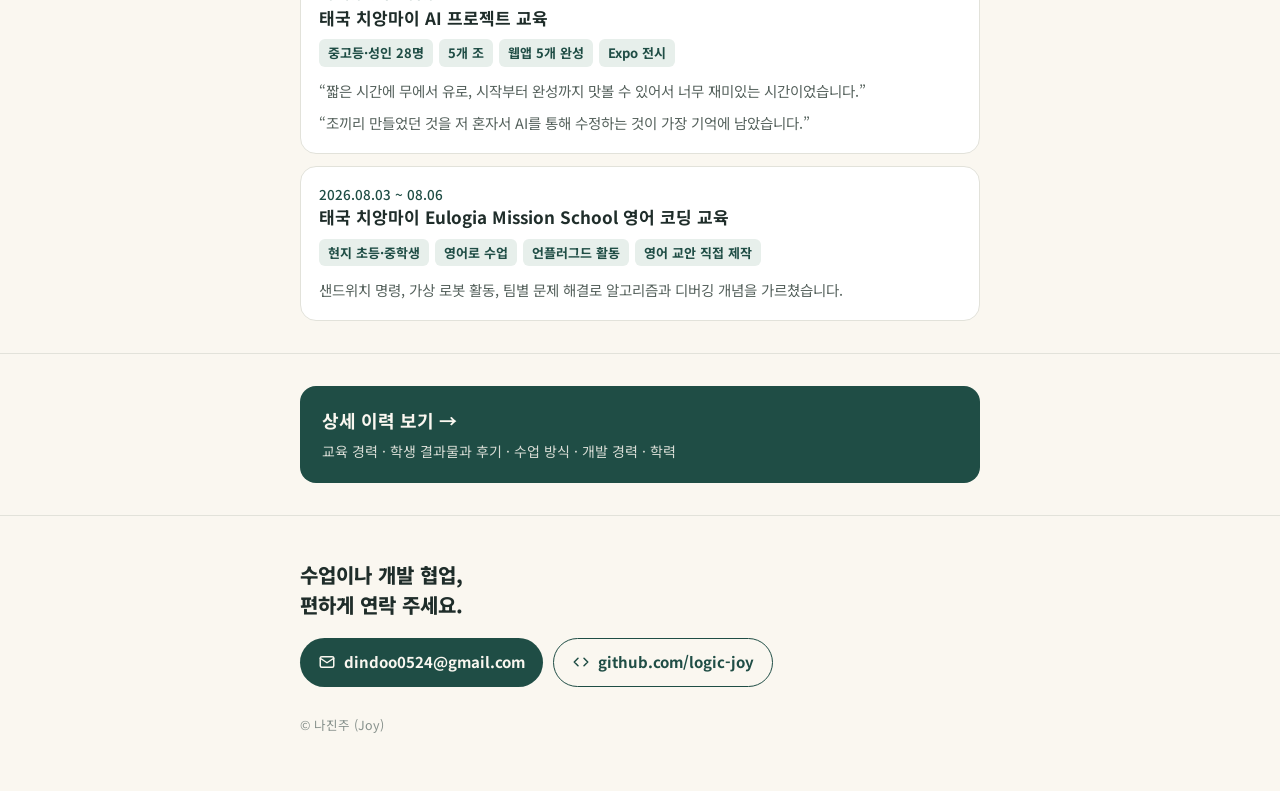
==== commit f0f124b4: "fix: 영문 이름 표기 JOY NA → Joy Co-Authored-By: Claude Opus 5.5 <noreply@anthropic.com>" ====
--- a/index.html
+++ b/index.html
@@ -3,9 +3,9 @@
 <head>
 <meta charset="utf-8">
 <meta name="viewport" content="width=device-width, initial-scale=1">
-<title>나진주 · JOY NA</title>
+<title>나진주 (Joy)</title>
 <meta name="description" content="스타트업 실무 경험으로 진짜 서비스 개발을 가르칩니다. 웹·앱 개발자 · AI 프로젝트 교육 강사 나진주">
-<meta property="og:title" content="나진주 · JOY NA">
+<meta property="og:title" content="나진주 (Joy)">
 <meta property="og:description" content="스타트업 실무 경험으로 진짜 서비스 개발을 가르칩니다.">
 <meta property="og:image" content="https://logic-joy.github.io/img/game-bustaza.jpg">
 <link href="https://fonts.googleapis.com/css2?family=Noto+Sans+KR:wght@400;500;700;800&display=swap" rel="stylesheet">
@@ -19,7 +19,7 @@
     <img src="img/profile.jpg" alt="나진주 프로필 사진">
     <div>
       <h1>나진주</h1>
-      <div class="en">JOY NA</div>
+      <div class="en">Joy</div>
       <div class="role">웹·앱 개발자 · AI 프로젝트 교육 강사</div>
     </div>
   </div>
@@ -97,7 +97,7 @@
       <a class="btn primary" href="mailto:dindoo0524@gmail.com"><svg viewBox="0 0 24 24"><rect x="3" y="5" width="18" height="14" rx="2"/><path d="m3 7 9 6 9-6"/></svg>dindoo0524@gmail.com</a>
       <a class="btn ghost" href="https://github.com/logic-joy"><svg viewBox="0 0 24 24"><path d="m8 7-5 5 5 5M16 7l5 5-5 5"/></svg>github.com/logic-joy</a>
     </div>
-    <small>© 나진주 · JOY NA</small>
+    <small>© 나진주 (Joy)</small>
   </div>
 </footer>
 
--- a/style.css
+++ b/style.css
@@ -39,7 +39,7 @@
   .hero-top { display: flex; gap: 20px; align-items: center; }
   .hero-top img { width: 92px; height: 118px; object-fit: cover; border-radius: 12px; flex: none; }
   .hero h1 { font-size: 34px; font-weight: 800; margin: 0; line-height: 1.1; letter-spacing: .02em; }
-  .hero .en { font-size: 13px; letter-spacing: .34em; color: var(--green); font-weight: 500; margin-top: 6px; }
+  .hero .en { font-size: 16px; letter-spacing: .04em; color: var(--green); font-weight: 500; margin-top: 6px; }
   .hero .role { font-size: 14px; font-weight: 500; margin-top: 10px; }
   .hero .pitch { font-size: 22px; font-weight: 800; line-height: 1.5; margin: 32px 0 14px; letter-spacing: -.01em; }
   .hero .pitch span { color: var(--green); }
